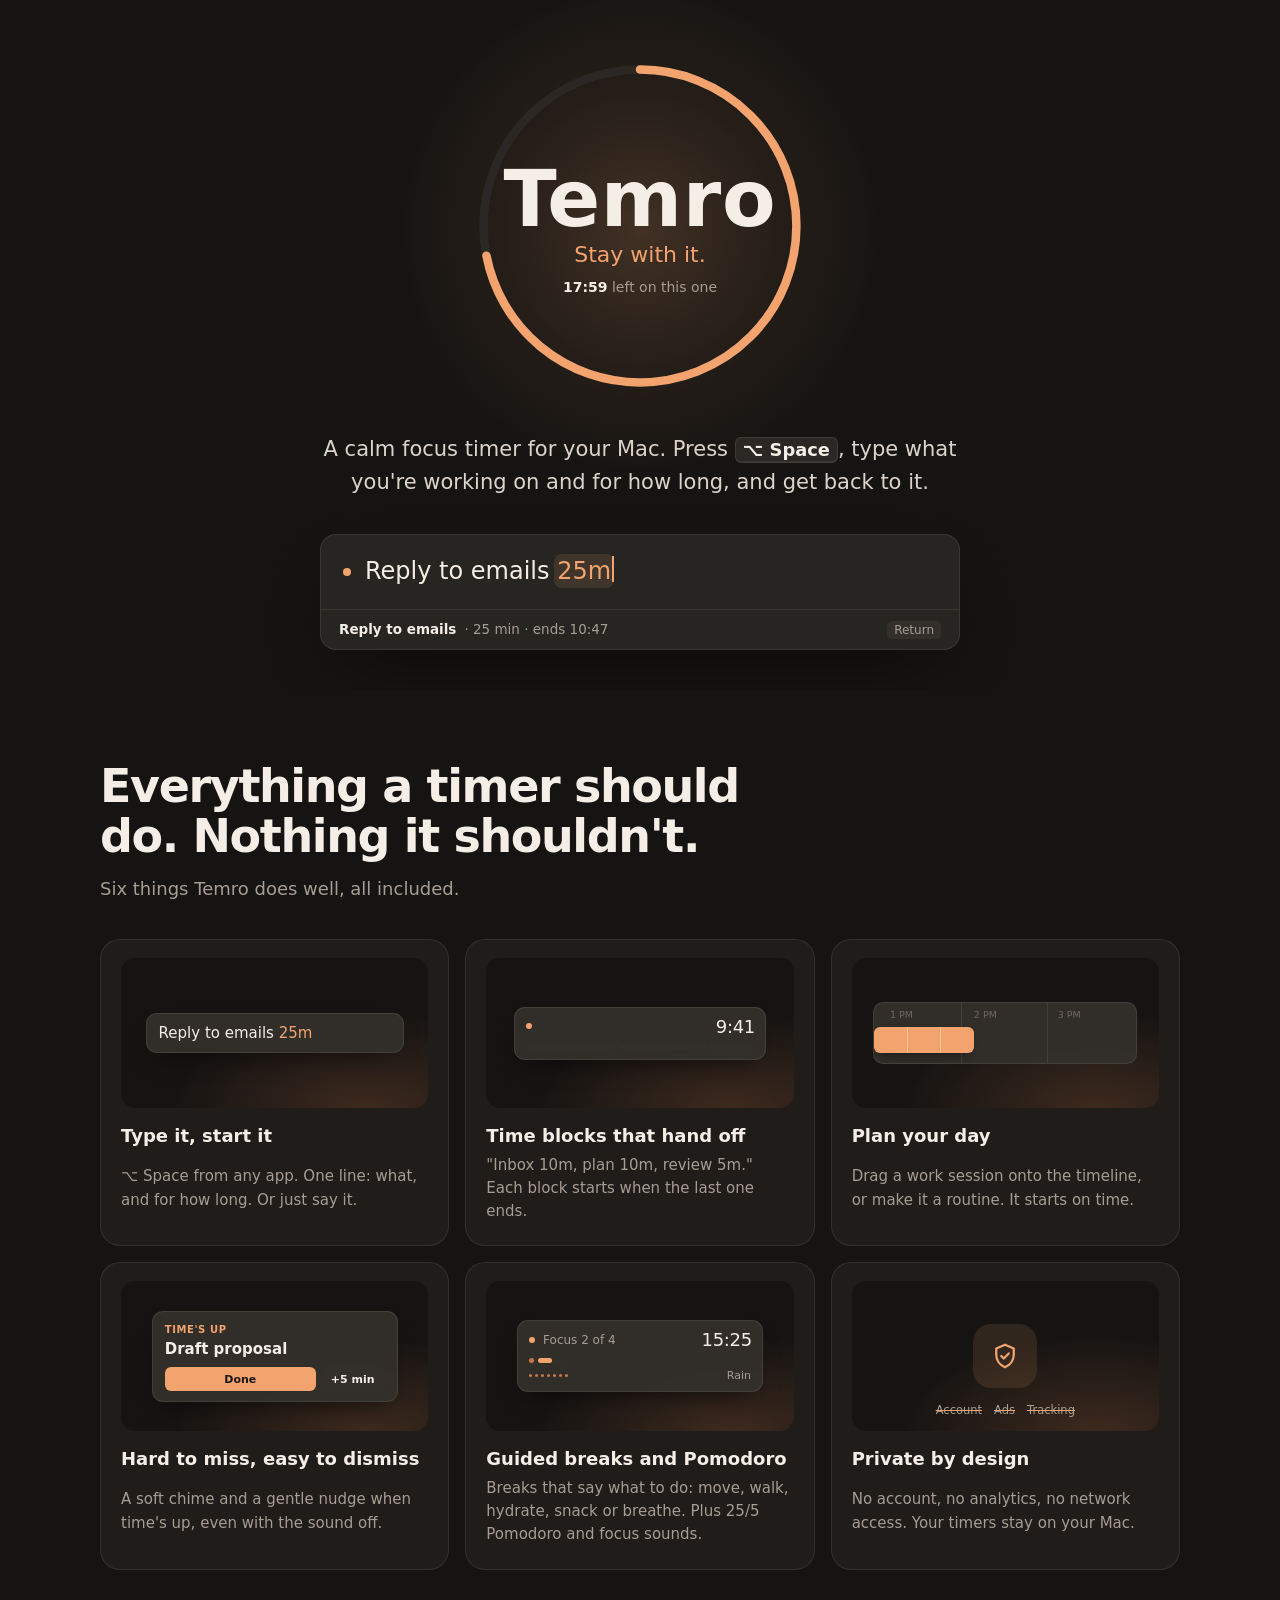
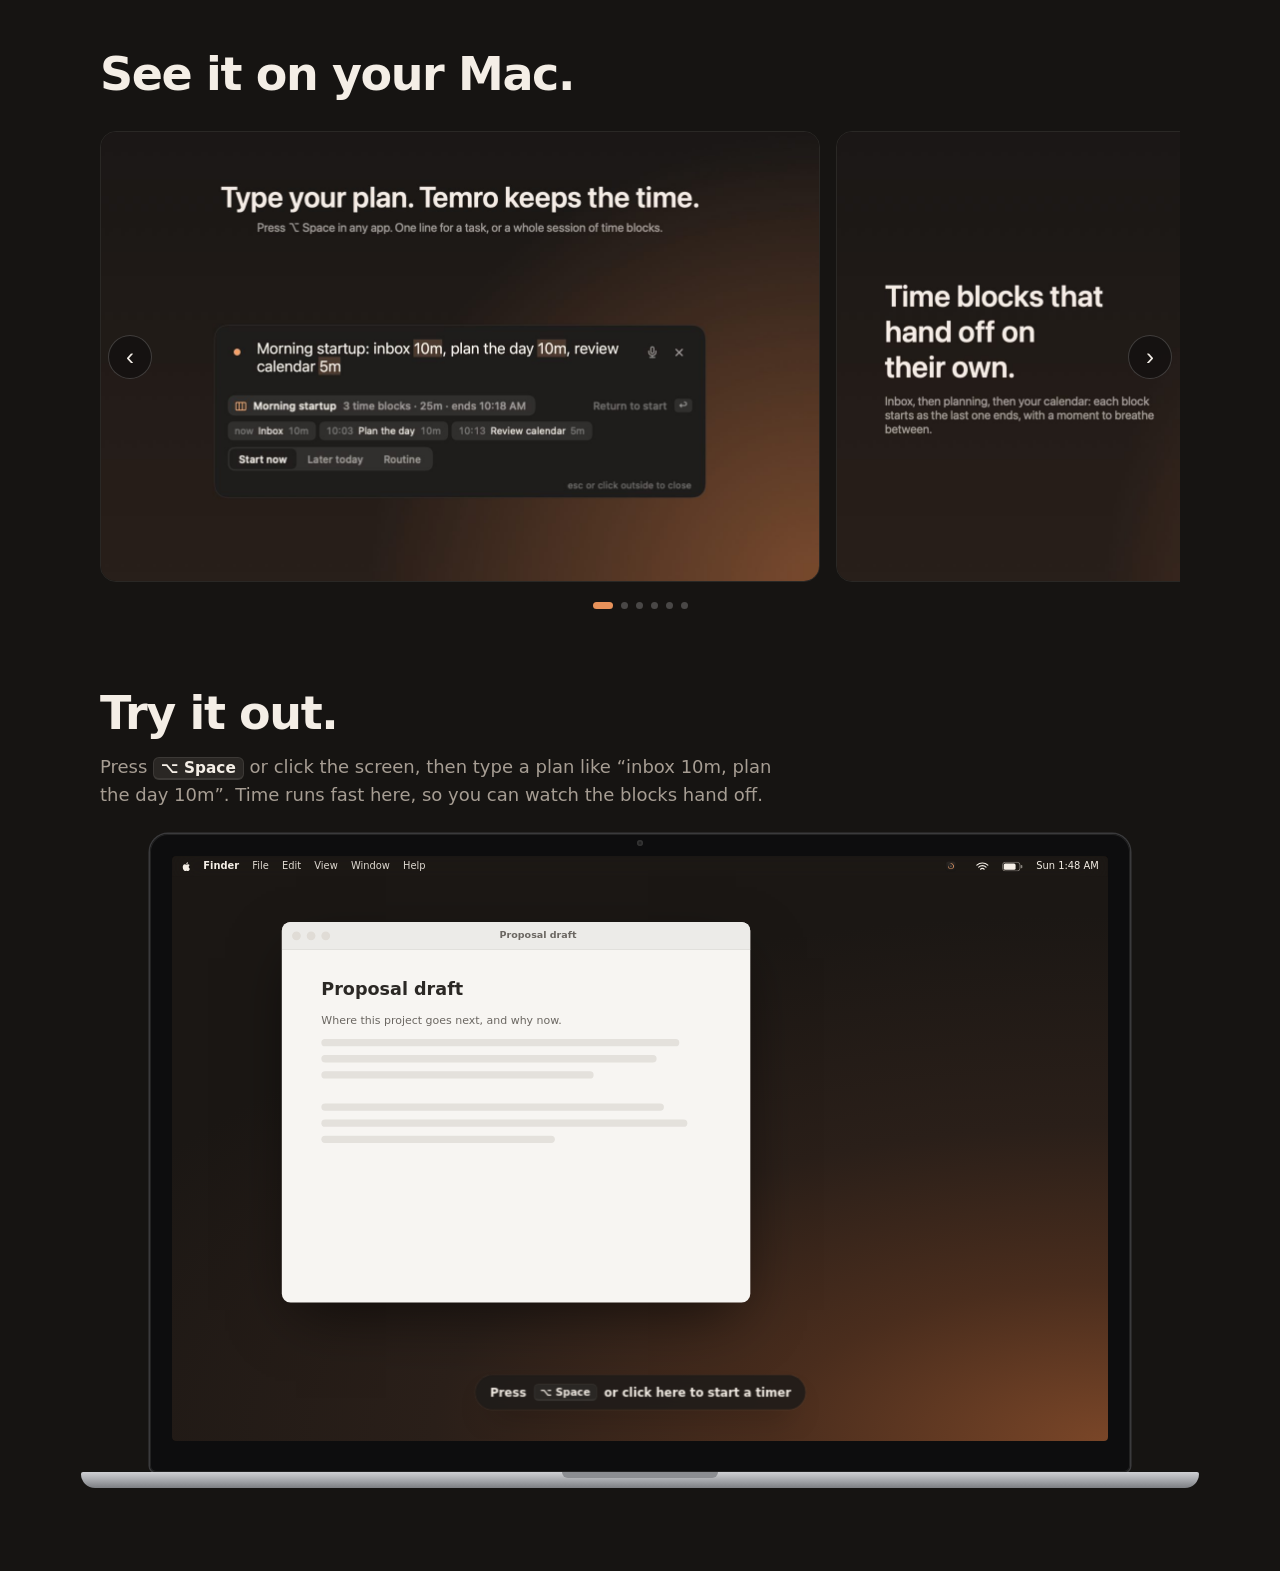
==== temro/index.html @ c2606c95 "Launch nitaiweinberg.com Co-Authored-By: Claude Opus 5.5 <noreply@anthropic.com> Claude-Session: htt" ====
<!doctype html>
<html lang="en">
<head>
<meta charset="utf-8">
<meta name="viewport" content="width=device-width, initial-scale=1, viewport-fit=cover">
<title>Temro: a calm focus timer for Mac</title>
<meta name="description" content="Temro is a calm focus timer for your Mac. Press ⌥ Space, type what you're working on and for how long, and get back to it.">
<meta name="theme-color" content="#161412">
<meta property="og:title" content="Temro: Stay with it.">
<meta property="og:description" content="A calm focus timer for your Mac. Type the task and the time, and keep working.">
<meta property="og:image" content="icon.png">
<link rel="icon" type="image/png" href="favicon.png">
<link rel="apple-touch-icon" href="icon.png">
<style>
/* Layout: a short, centred page. Ring hero → six feature tiles, each with a tiny live loop → screenshots strip → three plans → final call to action. Details live on more.html. */
:root {
  --night: #161412; --coal: #1F1C1A; --ash: #2A2724; --raise: #33302C;
  --ember: #F2A36E; --ember-hot: #F7B98C; --ember-deep: #C9774A; --ember-wash: rgba(242,163,110,0.12);
  --cream: #F4EEE6; --muted: #A69D93; --faint: #6F675F; --line: rgba(244,238,230,0.09);
  --sky: #8EC3EA;
  --sans: -apple-system, BlinkMacSystemFont, "SF Pro Text", "Inter", "Segoe UI", system-ui, sans-serif;
  --display: -apple-system, BlinkMacSystemFont, "SF Pro Display", "Inter", "Segoe UI", system-ui, sans-serif;
  color-scheme: dark;
}
* { box-sizing: border-box; }
html { scroll-behavior: smooth; }
body { margin: 0; background: var(--night); color: var(--cream); font: 17px/1.55 var(--sans); -webkit-font-smoothing: antialiased; }
a { color: inherit; }
.wrap { max-width: 1120px; margin: 0 auto; padding-left: max(20px, env(safe-area-inset-left, 0px)); padding-right: max(20px, env(safe-area-inset-right, 0px)); }
:focus-visible { outline: 2px solid var(--ember); outline-offset: 3px; border-radius: 6px; }

/* nav */
body::before { display:none;  content: ""; position: fixed; inset: 0 0 auto; height: env(safe-area-inset-top, 0px); background: rgba(22,20,18,0.86); z-index: 30; }
nav { position: sticky; top: env(safe-area-inset-top, 0px); z-index: 20; background: rgba(22,20,18,0.78); backdrop-filter: blur(18px) saturate(1.3); border-bottom: 1px solid var(--line); }
nav .wrap { display: flex; align-items: center; gap: 28px; height: 60px; }
.brand { display: flex; align-items: center; gap: 10px; font: 650 18px var(--display); text-decoration: none; }
.brand img { width: 28px; height: 28px; }
nav ul { list-style: none; display: flex; gap: 24px; margin: 0 0 0 auto; padding: 0; font-size: 15px; color: var(--muted); }
nav ul a { text-decoration: none; }
nav ul a:hover { color: var(--cream); }
.btn { display: inline-flex; align-items: center; justify-content: center; gap: 8px; height: 44px; padding: 0 22px; border-radius: 22px; font: 600 15.5px var(--sans); text-decoration: none; transition: transform .15s, background .15s; white-space: nowrap; }
.btn:active { transform: scale(.98); }
.btn-ember { background: var(--ember); color: #1B1714; }
.btn-ember:hover { background: var(--ember-hot); }
.btn-ghost { color: var(--cream); box-shadow: inset 0 0 0 1px var(--line); }
.btn-ghost:hover { box-shadow: inset 0 0 0 1px var(--muted); }
nav .btn { height: 36px; padding: 0 16px; font-size: 14px; }
.btn svg { width: 10px; height: 10px; fill: currentColor; }

/* hero */
.hero { padding-block: 56px 40px; text-align: center; position: relative; overflow: hidden; }
/* the glow is a soft circle behind the ring that fades all the way out: no box edge */
.ring::before { content: ""; position: absolute; inset: -22%; border-radius: 50%; background: radial-gradient(closest-side, rgba(242,163,110,0.20), rgba(242,163,110,0.07) 55%, transparent 100%); pointer-events: none; }
.ring { position: relative; width: min(340px, 78vw); aspect-ratio: 1; margin: 0 auto; }
.ring svg { width: 100%; height: 100%; transform: rotate(-90deg); }
.ring .trk { stroke: var(--ash); }
.ring svg { position: relative; overflow: visible; }
.ring .arc { stroke: var(--ember); transition: stroke-dashoffset 1s linear; }
.ring-in { position: absolute; inset: 0; display: grid; place-content: center; gap: 4px; }
.ring-in h1 { margin: 0; font: 600 clamp(48px, 9.4vw, 78px)/1 var(--display); letter-spacing: 0.01em; }
.ring-in .tag { font: 500 clamp(18px, 3vw, 22px) var(--display); color: var(--ember); }
.ring-in .left { font-size: 14px; color: var(--muted); margin-top: 6px; font-variant-numeric: tabular-nums; }
.ring-in .left b { color: var(--cream); font-weight: 600; }
.lede { max-width: 34em; margin: 30px auto 0; font-size: clamp(18px, 2.2vw, 21px); color: #DCD4CA; text-wrap: balance; }
.lede kbd { font: 600 0.85em var(--sans); background: var(--ash); border: 1px solid var(--line); border-bottom-width: 2px; border-radius: 6px; padding: 1px 7px; color: var(--cream); }
.cta { display: flex; justify-content: center; gap: 12px; flex-wrap: wrap; margin-top: 28px; }
.offer { margin: 22px 0 0; display: flex; justify-content: center; align-items: center; gap: 10px; flex-wrap: wrap; }
.offer span { font: 700 11px var(--sans); letter-spacing: .06em; text-transform: uppercase; color: #1B1714; background: var(--ember); padding: 4px 10px; border-radius: 99px; }
.offer b { font: 600 22px var(--display); color: var(--cream); }
.fine { margin-top: 6px; font-size: 13.5px; color: var(--faint); }

/* typing demo under the hero */
.type { max-width: 640px; margin: 36px auto 0; text-align: left; background: rgba(42,39,36,0.9); border: 1px solid var(--line); border-radius: 16px; box-shadow: 0 30px 70px -30px rgba(0,0,0,0.7); overflow: hidden; }
.type-in { display: flex; align-items: center; gap: 14px; padding: 20px 22px; font: 400 clamp(19px, 2.6vw, 24px)/1.4 var(--display); min-height: 72px; }
.type-in .d { width: 8px; height: 8px; border-radius: 50%; background: var(--ember); flex: none; }
.type-in .txt { min-width: 0; }
.type-in .p { color: var(--ember); background: var(--ember-wash); border-radius: 5px; box-shadow: 0 0 0 3px var(--ember-wash); }
.type-in .w { color: var(--sky); background: rgba(142,195,234,0.13); border-radius: 5px; box-shadow: 0 0 0 3px rgba(142,195,234,0.13); }
.type-in .car { display: inline-block; width: 2px; height: 1.1em; background: var(--ember); vertical-align: -3px; margin-left: 1px; animation: blink 1s steps(1) infinite; }
@keyframes blink { 50% { opacity: 0; } }
.type-st { display: flex; gap: 8px; align-items: center; min-height: 40px; padding: 0 18px; border-top: 1px solid var(--line); font-size: 13.5px; color: var(--muted); white-space: nowrap; overflow: hidden; }
.type-st b { color: var(--cream); font-weight: 600; }
.type-st kbd { margin-left: auto; font: 500 12px var(--sans); background: var(--raise); border-radius: 5px; padding: 2px 7px; color: var(--muted); }

section { padding-block: 72px 8px; }
h2 { font: 700 clamp(30px, 4.6vw, 46px)/1.08 var(--display); letter-spacing: -0.03em; margin: 0; text-wrap: balance; }
.sub { margin: 14px 0 0; color: var(--muted); max-width: 38em; font-size: 18px; }

/* feature tiles */
.tiles { margin-top: 36px; display: grid; grid-template-columns: repeat(3, minmax(0, 1fr)); gap: 16px; }
.tile { background: var(--coal); border: 1px solid var(--line); border-radius: 20px; padding: 18px 20px 22px; display: grid; grid-template-rows: 150px auto auto; gap: 6px; }
.tile h3 { margin: 10px 0 0; font: 650 18px/1.3 var(--display); }
.tile p { margin: 0; font-size: 15px; color: var(--muted); }
.viz { position: relative; border-radius: 14px; background: radial-gradient(90% 90% at 80% 100%, rgba(201,119,74,0.22), transparent 70%), var(--night); overflow: hidden; display: grid; place-items: center; }
.mini { background: rgba(51,48,44,0.95); border: 1px solid var(--line); border-radius: 11px; box-shadow: 0 12px 26px -12px rgba(0,0,0,.7); font-size: 12px; }
.mrow { display: flex; align-items: center; gap: 8px; padding: 8px 10px 8px 11px; }
.mrow .d { width: 6px; height: 6px; border-radius: 50%; background: var(--ember); }
.mrow .n { color: var(--muted); font-weight: 500; white-space: nowrap; }
.mrow .t { margin-left: auto; font: 500 18px var(--display); font-variant-numeric: tabular-nums; letter-spacing: -0.3px; }

/* tile 1: type */
.v-type .mini { width: 84%; padding: 10px 12px; font: 15px var(--display); white-space: nowrap; overflow: hidden; }
.v-type .tw { display: inline-block; overflow: hidden; vertical-align: bottom; animation: typing 5s steps(22) infinite; white-space: nowrap; }
@keyframes typing { 0% { max-width: 0; } 55%, 100% { max-width: 22ch; } }
.v-type .tw b { color: var(--ember); font-weight: 400; }
/* tile 2: blocks hand off */
.v-blocks .mini { width: 82%; }
.segs { display: flex; gap: 3px; margin: 0 11px 10px; height: 4px; }
.segs i { flex: var(--f); border-radius: 2px; background: var(--raise); position: relative; overflow: hidden; }
.segs i::after { content: ""; position: absolute; inset: 0; background: var(--ember); transform: scaleX(0); transform-origin: left; animation: fill 6s linear infinite; animation-delay: var(--dl); }
@keyframes fill { 0% { transform: scaleX(0); } 33% { transform: scaleX(1); } 100% { transform: scaleX(1); } }
.v-blocks .names { position: relative; height: 18px; flex: 1; overflow: hidden; }
.v-blocks .names span { position: absolute; left: 0; top: 0; animation: name3 6s infinite; opacity: 0; color: var(--cream); font-weight: 600; white-space: nowrap; }
.v-blocks .names span:nth-child(2) { animation-delay: 2s; } .v-blocks .names span:nth-child(3) { animation-delay: 4s; }
@keyframes name3 { 0% { opacity: 0; transform: translateY(6px); } 4%, 30% { opacity: 1; transform: none; } 34%, 100% { opacity: 0; transform: translateY(-6px); } }
/* tile 3: plan */
.tlm { width: 86%; height: 62px; border-radius: 10px; background: rgba(51,48,44,0.95); border: 1px solid var(--line); position: relative; overflow: hidden; }
.tlm i { position: absolute; top: 0; bottom: 0; width: 1px; background: var(--line); }
.tlm span { position: absolute; top: 5px; font-size: 9.5px; color: var(--faint); }
.tlm .blk { position: absolute; top: 24px; height: 26px; width: 38%; border-radius: 6px; background: var(--ember); display: flex; overflow: hidden; animation: slide 5s cubic-bezier(.5,0,.3,1) infinite; box-shadow: 0 6px 14px -6px rgba(0,0,0,.6); }
.tlm .blk b { flex: 1; border-left: 1px solid rgba(255,255,255,.35); }
.tlm .blk b:first-child { border: 0; }
@keyframes slide { 0%, 15% { left: 8%; } 50%, 65% { left: 50%; } 100% { left: 8%; } }
/* tile 4: time's up */
.v-up .mini { width: 80%; padding: 10px 12px; animation: nudge 3.2s infinite; }
.v-up .h { font-size: 10px; font-weight: 700; letter-spacing: .06em; text-transform: uppercase; color: var(--ember); }
.v-up .nm { font: 600 15px var(--display); margin-top: 3px; }
.v-up .bt { display: flex; gap: 5px; margin-top: 9px; }
.v-up .bt span { height: 24px; border-radius: 6px; background: var(--raise); padding: 0 10px; display: grid; place-items: center; font-weight: 600; font-size: 11px; }
.v-up .bt span:first-child { flex: 1; background: var(--ember); color: #1B1714; }
@keyframes nudge { 0%, 18%, 100% { transform: none; box-shadow: 0 12px 26px -12px rgba(0,0,0,.7); } 3% { transform: translateX(-3px); } 7% { transform: translateX(3px); box-shadow: 0 0 0 2px var(--ember), 0 12px 26px -12px rgba(0,0,0,.7); } 11% { transform: translateX(-2px); } 15% { transform: translateX(1px); } }
/* tile 5: pomodoro + sound */
.v-pomo .mini { width: 80%; }
.pdots { display: flex; gap: 4px; padding: 0 11px 6px; }
.pdots i { height: 5px; width: 5px; border-radius: 3px; background: var(--raise); }
.pdots i.on { width: 14px; background: var(--ember); }
.pdots i.past { background: var(--ember-deep); }
.wave { display: flex; gap: 3px; align-items: center; height: 22px; padding: 0 11px 10px; }
.wave i { width: 3px; border-radius: 2px; background: var(--ember-deep); height: 30%; animation: wave 1.4s ease-in-out infinite; animation-delay: calc(var(--i) * -0.13s); }
@keyframes wave { 50% { height: 100%; background: var(--ember); } }
.wave em { margin-left: auto; font-style: normal; font-size: 11px; color: var(--muted); }
/* tile 6: private */
.v-priv { color: var(--muted); }
.v-priv .shield { width: 64px; height: 64px; border-radius: 18px; display: grid; place-items: center; background: var(--ember-wash); color: var(--ember); animation: breathe 3.6s ease-in-out infinite; }
.v-priv svg { width: 30px; height: 30px; }
@keyframes breathe { 50% { box-shadow: 0 0 0 12px rgba(242,163,110,0.06); } }
.v-priv .lst { position: absolute; bottom: 12px; left: 0; right: 0; display: flex; justify-content: center; gap: 12px; font-size: 11.5px; }
.v-priv .lst s { text-decoration-color: var(--ember); }
.more-link { display: inline-flex; align-items: center; gap: 6px; margin-top: 26px; color: var(--ember); font-weight: 600; text-decoration: none; }
.more-link:hover { text-decoration: underline; text-underline-offset: 4px; }

/* screenshots */
.strip { margin-top: 32px; display: grid; grid-auto-flow: column; grid-auto-columns: min(720px, 86%); gap: 16px; overflow-x: auto; scroll-snap-type: x mandatory; padding-bottom: 14px; scrollbar-color: var(--ash) transparent; }
.strip img { width: 100%; height: auto; display: block; border-radius: 16px; border: 1px solid var(--line); scroll-snap-align: start; }

/* pricing */
.plans { margin-top: 36px; display: grid; grid-template-columns: repeat(3, minmax(0, 1fr)); gap: 16px; }
.plan { position: relative; background: var(--coal); border: 1px solid var(--line); border-radius: 20px; padding: 28px 24px 24px; }
.plan.best { border-color: rgba(242,163,110,0.5); background: radial-gradient(100% 80% at 100% 0%, rgba(242,163,110,0.14), transparent 60%), var(--coal); }
.plan .tag { position: absolute; top: -11px; left: 22px; font: 700 11px var(--sans); letter-spacing: .06em; text-transform: uppercase; color: #1B1714; background: var(--ember); padding: 4px 10px; border-radius: 99px; }
.plan h3 { margin: 0; font: 600 17px var(--display); color: var(--muted); }
.plan .price { font: 700 40px/1.1 var(--display); letter-spacing: -0.02em; margin: 8px 0 4px; }
.plan .price small { font-size: 16px; font-weight: 500; color: var(--muted); letter-spacing: 0; }
.plan p { margin: 0; color: var(--muted); font-size: 15px; }
.trial { margin-top: 20px; color: var(--muted); font-size: 15.5px; }
.trial b { color: var(--cream); }

.buy { margin-top: 8px; display: grid; grid-template-columns: minmax(0, 1.2fr) minmax(0, 1fr); gap: 32px; align-items: center; padding: 36px; border-radius: 24px; border: 1px solid rgba(242,163,110,0.4); background: radial-gradient(80% 100% at 100% 0%, rgba(242,163,110,0.14), transparent 60%), var(--coal); }
.buy .price { font: 700 64px/1 var(--display); letter-spacing: -0.03em; }
.buy .ltag { display: inline-block; margin-bottom: 10px; font: 700 11px var(--sans); letter-spacing: .06em; text-transform: uppercase; color: #1B1714; background: var(--ember); padding: 4px 10px; border-radius: 99px; }
.buy .price small { font-size: 18px; font-weight: 500; color: var(--muted); letter-spacing: 0; }
.after { margin: 18px 0 0; font-size: 15.5px; color: var(--muted); }
.after span { font-size: 11px; font-weight: 700; letter-spacing: .06em; text-transform: uppercase; color: var(--faint); margin-right: 6px; }
.after b { color: var(--cream); font-weight: 600; }
.buy .lnote { margin: 8px 0 0; color: var(--muted); font-size: 14.5px; }
.buy ul { list-style: none; margin: 18px 0 0; padding: 0; display: grid; gap: 8px; color: #DCD4CA; font-size: 15.5px; }
.buy li::before { content: "✓"; color: var(--ember); margin-right: 10px; }
@media (max-width: 760px) { .buy { grid-template-columns: minmax(0, 1fr); padding: 26px 22px; } }
/* final */
.final { margin-top: 72px; padding: 56px 24px; text-align: center; border-radius: 28px; background: radial-gradient(60% 90% at 50% 120%, rgba(242,163,110,0.22), transparent 70%), var(--coal); border: 1px solid var(--line); }
.final img { width: 72px; height: 72px; }
.final h2 { margin-top: 14px; }
.final p { color: var(--muted); margin: 12px 0 26px; }
.final .name-story { margin: 10px 0 0; font: 500 19px var(--display); color: var(--cream); }
.final .name-story b { color: var(--ember); font-weight: 650; }
.soon { display: inline-flex; align-items: center; gap: 10px; height: 52px; padding: 0 22px; border-radius: 14px; background: var(--cream); color: #1B1714; font: 600 16px var(--sans); }
.soon svg { width: 20px; height: 20px; }
footer { padding-block: 40px 56px; display: flex; flex-wrap: wrap; gap: 10px 24px; align-items: center; color: var(--faint); font-size: 14px; }
footer img { width: 22px; height: 22px; }
footer .links { margin-left: auto; display: flex; gap: 20px; }
footer a { text-decoration: none; color: var(--muted); }
footer a:hover { color: var(--cream); }

/* reveal: visible at rest, a small lift when it scrolls in */
.rise { animation: rise .7s cubic-bezier(.2,.8,.2,1) both; animation-timeline: view(); animation-range: entry 0% entry 40%; }
@keyframes rise { from { transform: translateY(18px); } }

@media (max-width: 900px) { .tiles, .plans { grid-template-columns: minmax(0, 1fr); } nav ul { display: none; } nav .btn { margin-left: auto; } }
@media (min-width: 600px) and (max-width: 900px) { .tiles { grid-template-columns: repeat(2, minmax(0, 1fr)); } }
@media (max-width:600px){.tiles{display:flex;overflow-x:auto;scroll-snap-type:x mandatory;gap:12px;padding-bottom:10px;scrollbar-width:none;-webkit-overflow-scrolling:touch}.tiles::-webkit-scrollbar{display:none}.tiles>*{flex:0 0 84%;scroll-snap-align:start}}
@media (prefers-reduced-motion: reduce) { *, *::before, *::after { animation: none !important; transition: none !important; } .v-type .tw { max-width: none; } .v-blocks .names span:first-child { opacity: 1; } }

/* embedded in nitai's site: arrows + dots so it's obvious there's more */
.mob-note{display:none}@media(max-width:700px){.tryframe{display:none!important}.mob-note{display:block}#try .mob-note~.sub{display:none}main.wrap{padding-bottom:40px}}.tryframe{padding:22px 0 56px}.tryframe iframe{display:block;width:100%;height:560px;border:0;background:var(--night)}#try{padding-bottom:0}#try kbd{font:600 .85em var(--sans);background:var(--ash);border:1px solid var(--line);border-bottom-width:2px;border-radius:6px;padding:1px 7px;color:var(--cream)}
.strip-wrap{position:relative}
.sarr{position:absolute;top:calc(50% - 7px);transform:translateY(-50%);z-index:2;width:44px;height:44px;border-radius:50%;border:1px solid rgba(255,255,255,.18);background:rgba(20,18,17,.82);color:#F3EEE8;font-size:24px;line-height:1;cursor:pointer;display:grid;place-items:center;backdrop-filter:blur(6px)}
.sarr:hover{background:rgba(40,36,33,.95)}
.sarr.prev{left:8px}.sarr.next{right:8px}
.strip{scrollbar-width:none}.strip::-webkit-scrollbar{display:none}
.sdots{display:flex;justify-content:center;gap:8px;margin-top:6px}
.sdots i{width:7px;height:7px;border-radius:50%;background:rgba(255,255,255,.22);transition:background .2s,width .2s}
.sdots i.on{background:#E8925A;width:20px;border-radius:4px}
.strip{scroll-snap-type:x mandatory;scroll-behavior:smooth}
.strip img{scroll-snap-align:center}
.rise{animation:none!important}
</style>
</head>
<body>


<header class="hero" id="top">
  <div class="wrap">
    <div class="ring">
      <svg viewBox="0 0 200 200" aria-hidden="true"><circle class="trk" cx="100" cy="100" r="92" fill="none" stroke-width="5"/><circle class="arc" id="arc" cx="100" cy="100" r="92" fill="none" stroke-width="5" stroke-linecap="round" stroke-dasharray="578" stroke-dashoffset="190"/></svg>
      <div class="ring-in"><h1>Temro</h1><div class="tag">Stay with it.</div><div class="left"><b id="left">18:00</b> left on this one</div></div>
    </div>
    <p class="lede">A calm focus timer for your Mac. Press <kbd>⌥ Space</kbd>, type what you're working on and for how long, and get back to it.</p>

    <div class="type" aria-label="Example: typing a task into Temro">
      <div class="type-in"><span class="d"></span><span class="txt" id="typed"></span></div>
      <div class="type-st" id="typest"><span>Type a task, or a whole session</span><kbd>Return</kbd></div>
    </div>
  </div>
</header>

<main class="wrap">
  <section id="features">
    <h2 class="rise">Everything a timer should do. Nothing it shouldn't.</h2>
    <p class="sub rise">Six things Temro does well, all included.</p>
    <div class="tiles">
      <article class="tile rise">
        <div class="viz v-type"><div class="mini"><span class="tw">Reply to emails <b>25m</b></span></div></div>
        <h3>Type it, start it</h3>
        <p>⌥ Space from any app. One line: what, and for how long. Or just say it.</p>
      </article>
      <article class="tile rise">
        <div class="viz v-blocks"><div class="mini"><div class="mrow"><span class="d"></span><span class="names"><span>Inbox</span><span>Plan the day</span><span>Review</span></span><span class="t">9:41</span></div><div class="segs"><i style="--f:2;--dl:0s"></i><i style="--f:2;--dl:2s"></i><i style="--f:1;--dl:4s"></i></div></div></div>
        <h3>Time blocks that hand off</h3>
        <p>"Inbox 10m, plan 10m, review 5m." Each block starts when the last one ends.</p>
      </article>
      <article class="tile rise">
        <div class="viz v-plan"><div class="tlm"><span style="left:6%">1 PM</span><span style="left:38%">2 PM</span><span style="left:70%">3 PM</span><i style="left:33%"></i><i style="left:66%"></i><div class="blk"><b></b><b></b><b></b></div></div></div>
        <h3>Plan your day</h3>
        <p>Drag a work session onto the timeline, or make it a routine. It starts on time.</p>
      </article>
      <article class="tile rise">
        <div class="viz v-up"><div class="mini"><div class="h">Time's up</div><div class="nm">Draft proposal</div><div class="bt"><span>Done</span><span>+5 min</span></div></div></div>
        <h3>Hard to miss, easy to dismiss</h3>
        <p>A soft chime and a gentle nudge when time's up, even with the sound off.</p>
      </article>
      <article class="tile rise">
        <div class="viz v-pomo"><div class="mini"><div class="mrow"><span class="d"></span><span class="n">Focus 2 of 4</span><span class="t">15:25</span></div><div class="pdots"><i class="past"></i><i class="on"></i><i></i><i></i></div><div class="wave"><i style="--i:0"></i><i style="--i:1"></i><i style="--i:2"></i><i style="--i:3"></i><i style="--i:4"></i><i style="--i:5"></i><i style="--i:6"></i><em>Rain</em></div></div></div>
        <h3>Guided breaks and Pomodoro</h3>
        <p>Breaks that say what to do: move, walk, hydrate, snack or breathe. Plus 25/5 Pomodoro and focus sounds.</p>
      </article>
      <article class="tile rise">
        <div class="viz v-priv"><div class="shield"><svg viewBox="0 0 24 24" fill="none" stroke="currentColor" stroke-width="1.8" stroke-linejoin="round"><path d="M12 3l7 3v5c0 4.5-3 8.3-7 10-4-1.7-7-5.5-7-10V6z"/><path d="M9 12l2 2 4-4" stroke-linecap="round"/></svg></div><div class="lst"><s>Account</s><s>Ads</s><s>Tracking</s></div></div>
        <h3>Private by design</h3>
        <p>No account, no analytics, no network access. Your timers stay on your Mac.</p>
      </article>
    </div>
  </section>

  <section id="screens">
    <h2 class="rise">See it on your Mac.</h2>
    <div class="strip-wrap"><button class="sarr prev" aria-label="Previous screenshot">‹</button><div class="strip" tabindex="0" aria-label="Screenshots, scroll sideways">
      <img src="shots/store-1-launcher.jpg" alt="Typing a three-block morning session into the launcher" width="1440" height="900">
      <img src="shots/store-2-session.jpg" alt="A session running with the next block shown" width="1440" height="900" loading="lazy">
      <img src="shots/store-3-planner.jpg" alt="Planning a work session on the timeline" width="1440" height="900" loading="lazy">
      <img src="shots/store-4-today.jpg" alt="Today's plan under the running timer" width="1440" height="900" loading="lazy">
      <img src="shots/store-5-dial.jpg" alt="The time dial" width="1440" height="900" loading="lazy">
      <img src="shots/store-6-pomodoro.jpg" alt="A pomodoro round with focus sound" width="1440" height="900" loading="lazy">
    </div><button class="sarr next" aria-label="Next screenshot">›</button></div><div class="sdots" aria-hidden="true"></div>
  </section>
  <section id="try">
    <h2 class="rise">Try it out.</h2>
    <p class="sub mob-note">Temro is a Mac app, so this demo works best on a computer. Open this page on your laptop to try it.</p>
    <p class="sub">Press <kbd>⌥ Space</kbd> or click the screen, then type a plan like “inbox 10m, plan the day 10m”. Time runs fast here, so you can watch the blocks hand off.</p>
  </section>
</main>
<div class="tryframe"><iframe id="tryFrame" src="../proto/temro.html?v=1795594317" title="Temro: try it on a Mac" scrolling="no"></iframe></div>


<script>
(() => {
  // Ring: counts down slowly, like a real timer.
  let secs = 18 * 60; const total = 25 * 60;
  const arc = document.getElementById('arc'), left = document.getElementById('left');
  const C = 2 * Math.PI * 92;
  function ring() { arc.style.strokeDashoffset = (C * (1 - secs / total)).toFixed(1); left.textContent = `${Math.floor(secs / 60)}:${String(secs % 60).padStart(2, '0')}`; }
  // Set this to the App Store link on launch day: every "Get" button goes there.
  const APP_STORE_URL = '';
  if (APP_STORE_URL) {
    document.querySelectorAll('a[href="#get"], a[href="#pricing"].btn').forEach(a => { a.href = APP_STORE_URL; });
    const soon = document.querySelector('.soon');
    if (soon) { const a = document.createElement('a'); a.className = 'soon'; a.href = APP_STORE_URL; a.innerHTML = soon.innerHTML.replace('Coming soon to the Mac App Store', 'Download on the Mac App Store'); soon.replaceWith(a); }
  }
  ring(); setInterval(() => { secs = secs > 0 ? secs - 1 : total; ring(); }, 1000);

  // Typing demo: three examples, highlighted the way the launcher colours them.
  const lines = [
    { t: 'Reply to emails 25m', marks: [['25m', 'p']], st: '<b>Reply to emails</b> · 25 min · ends 10:47' },
    { t: 'Morning startup: inbox 10m, plan 10m, review 5m', marks: [['10m', 'p'], ['10m', 'p'], ['5m', 'p']], st: '<b>Morning startup</b> · 3 time blocks · 25 min' },
    { t: 'Deep work 9–10:30 weekdays', marks: [['9–10:30', 'w'], ['weekdays', 'w']], st: '<b>Deep work</b> · every weekday at 9:00' },
  ];
  const typed = document.getElementById('typed'), st = document.getElementById('typest');
  const reduce = matchMedia('(prefers-reduced-motion: reduce)').matches;
  function paintLine(line, n) {
    let s = line.t.slice(0, n), out = '', i = 0;
    const esc = x => x.replace(/&/g, '&amp;').replace(/</g, '&lt;');
    // mark durations and times that are fully typed
    let rest = s, html = '';
    let cursor = 0;
    for (const [m, cls] of line.marks) {
      const at = line.t.indexOf(m, cursor);
      if (at < 0) continue;
      if (at + m.length <= n) { html += esc(line.t.slice(cursor, at)) + `<span class="${cls}">${esc(m)}</span>`; cursor = at + m.length; }
    }
    html += esc(s.slice(cursor));
    typed.innerHTML = html + '<span class="car"></span>';
  }
  let li = 0;
  function play() {
    const line = lines[li];
    if (reduce) { paintLine(line, line.t.length); st.innerHTML = line.st + '<kbd>Return</kbd>'; return; }
    let n = 0;
    st.innerHTML = '<span>Type a task, or a whole session</span><kbd>Return</kbd>';
    const iv = setInterval(() => {
      paintLine(line, ++n);
      if (n >= line.t.length) { clearInterval(iv); st.innerHTML = line.st + '<kbd>Return</kbd>'; setTimeout(() => { li = (li + 1) % lines.length; play(); }, 2600); }
    }, 55);
  }
  play();
})();
</script>

<script>
(function(){
 var strip=document.querySelector('.strip');if(!strip)return;
 var reduce=matchMedia('(prefers-reduced-motion: reduce)').matches,paused=false,i=0,imgs=strip.querySelectorAll('img'),dots=document.querySelector('.sdots');
 imgs.forEach(function(){dots.appendChild(document.createElement('i'))});
 function go(n){i=(n+imgs.length)%imgs.length;var im=imgs[i];strip.scrollTo({left:im.offsetLeft-strip.offsetLeft-(strip.clientWidth-im.clientWidth)/2,behavior:'smooth'});mark()}
 function mark(){dots.querySelectorAll('i').forEach(function(d,k){d.classList.toggle('on',k===i)})}
 mark();
 document.querySelector('.sarr.prev').addEventListener('click',function(){paused=true;go(i-1)});
 document.querySelector('.sarr.next').addEventListener('click',function(){paused=true;go(i+1)});
 strip.addEventListener('scroll',function(){var c=strip.scrollLeft+strip.clientWidth/2,best=0,bd=1e9;imgs.forEach(function(im,k){var d=Math.abs(im.offsetLeft-strip.offsetLeft+im.clientWidth/2-c);if(d<bd){bd=d;best=k}});if(best!==i){i=best;mark()}},{passive:true});
 strip.addEventListener('pointerenter',function(){paused=true});strip.addEventListener('pointerleave',function(){paused=false});
 if(!reduce)setInterval(function(){if(!paused)go(i+1)},3600);
 function send(){parent.postMessage({temroHeight:Math.ceil(document.body.getBoundingClientRect().height)},'*')}
 addEventListener('message',function(e){if(e.data&&e.data.temroProtoHeight){document.getElementById('tryFrame').style.height=e.data.temroProtoHeight+'px';send()}});
 addEventListener('load',send);addEventListener('resize',send);setTimeout(send,600);
})();
</script>
</body>
</html>
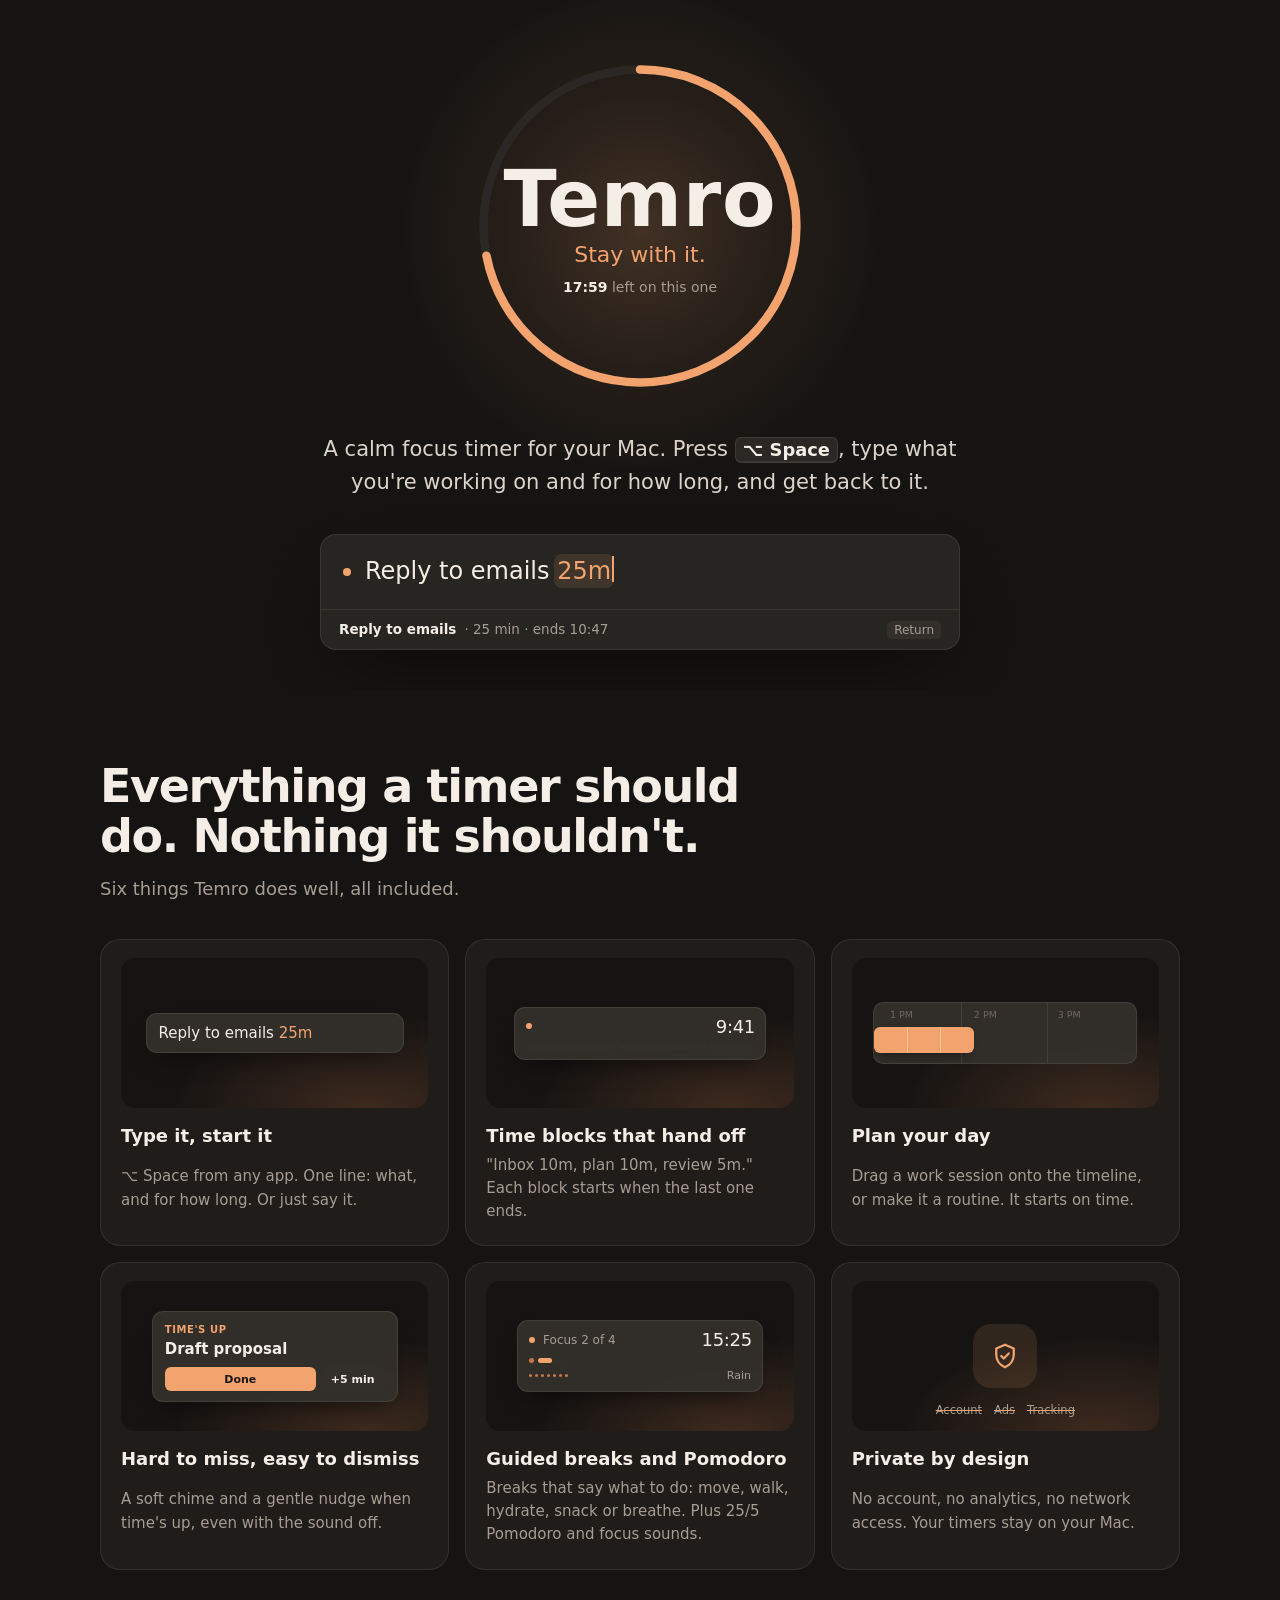
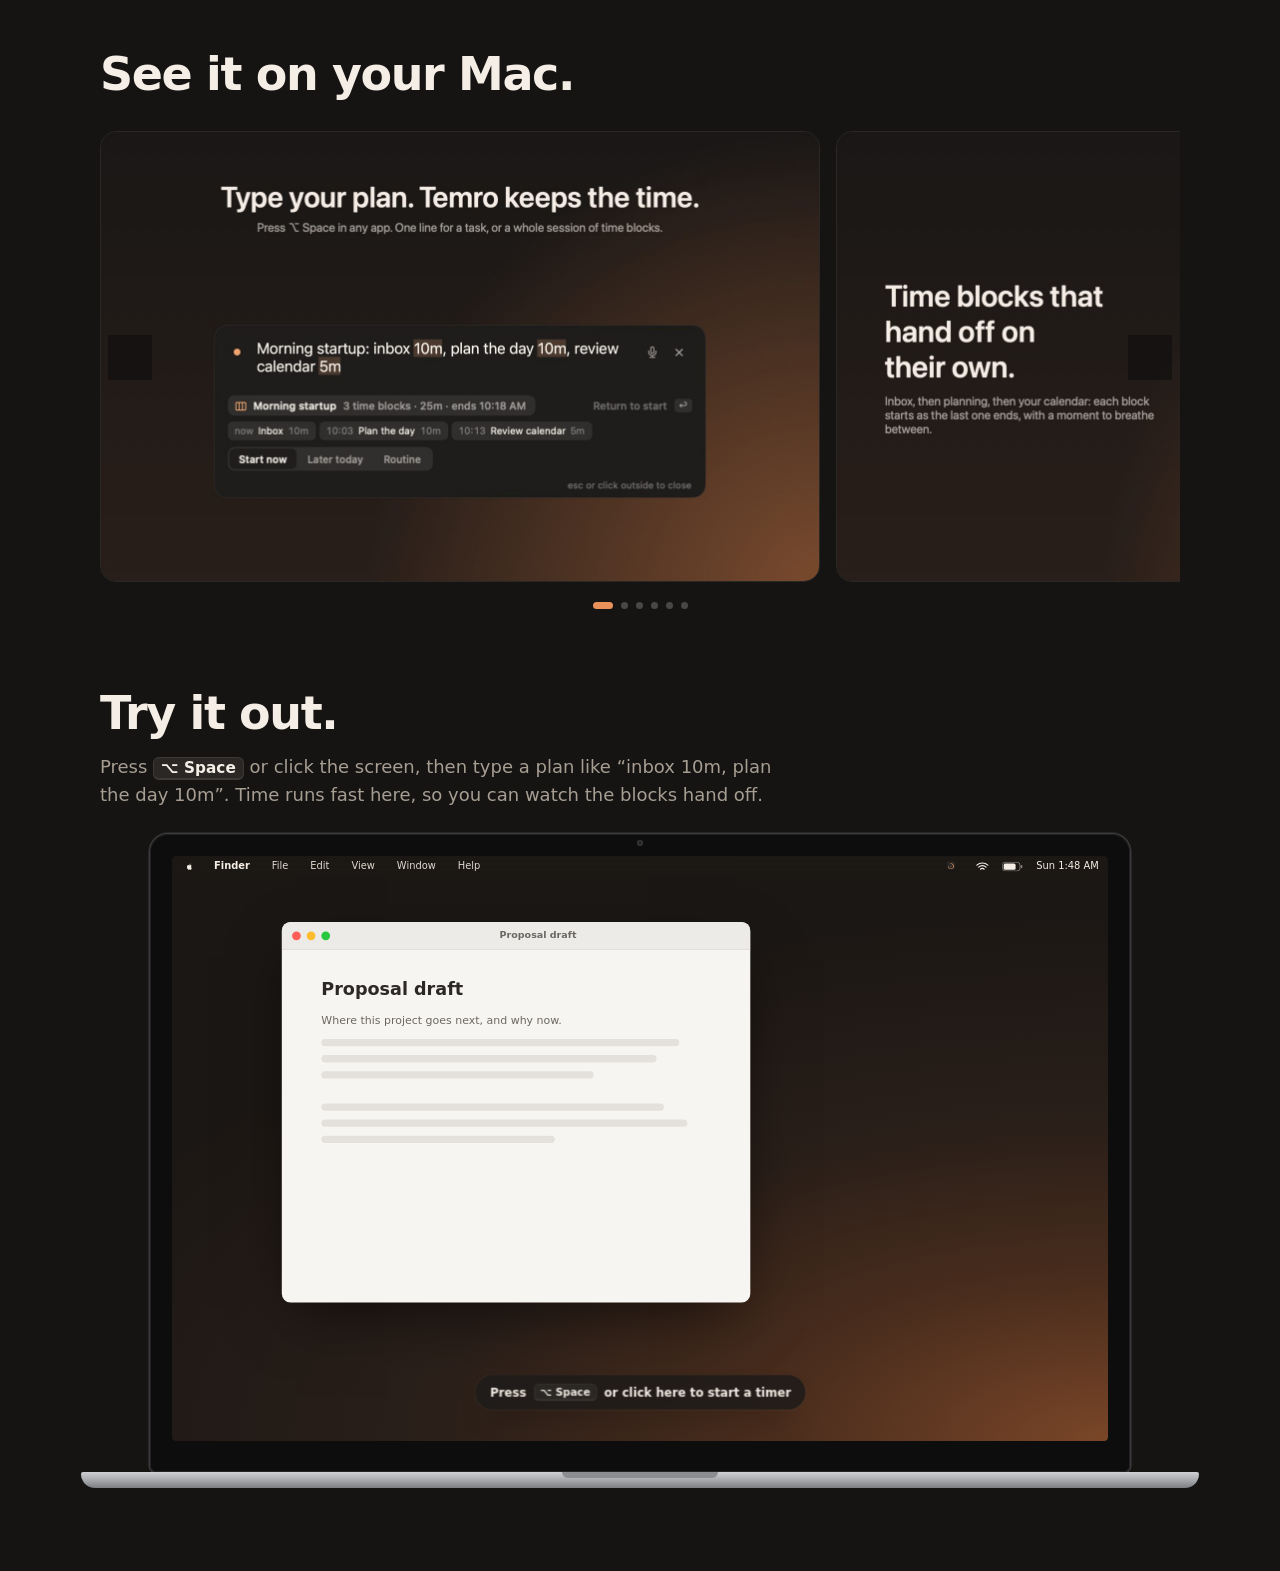
==== commit f5211cbf: "Temro prototype: session editor, drag and resize on the timeline, movable windows, working menus Co-" ====
--- a/temro/index.html
+++ b/temro/index.html
@@ -288,7 +288,7 @@
     <p class="sub">Press <kbd>⌥ Space</kbd> or click the screen, then type a plan like “inbox 10m, plan the day 10m”. Time runs fast here, so you can watch the blocks hand off.</p>
   </section>
 </main>
-<div class="tryframe"><iframe id="tryFrame" src="../proto/temro.html?v=1795594317" title="Temro: try it on a Mac" scrolling="no"></iframe></div>
+<div class="tryframe"><iframe id="tryFrame" src="../proto/temro.html?v=1795743000" allow="microphone" title="Temro: try it on a Mac" scrolling="no"></iframe></div>
 
 
 <script>
